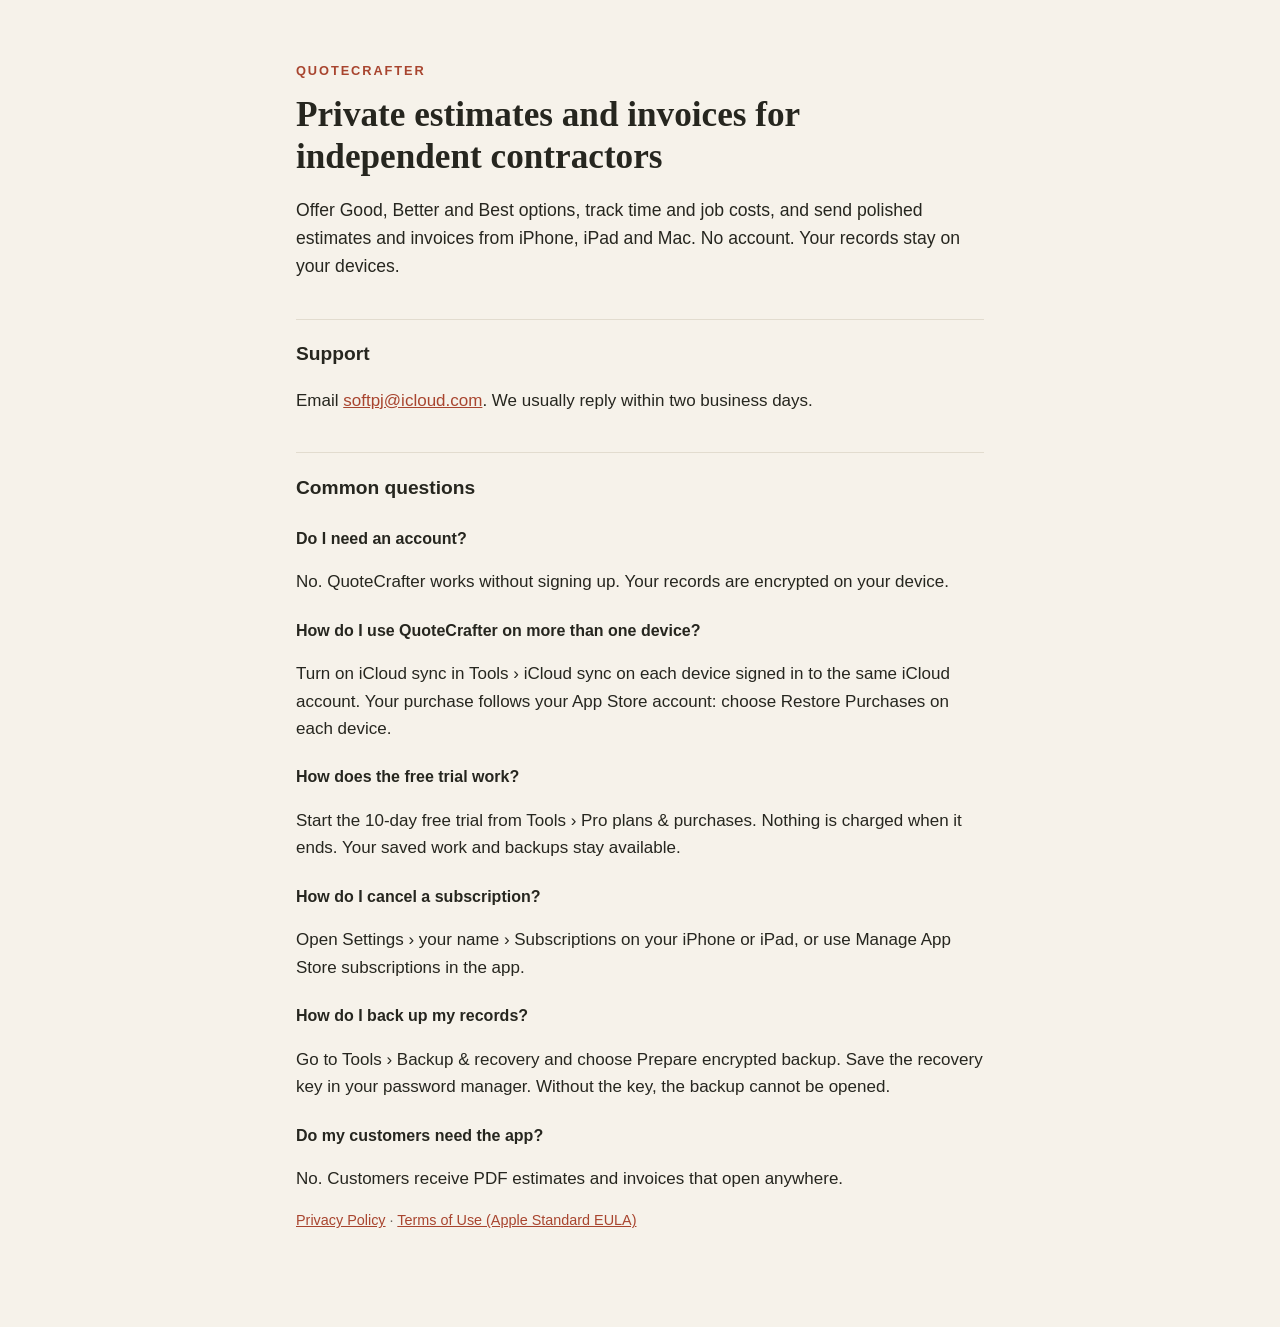
==== index.html @ 0a137b1d "Add support and privacy pages" ====
<!doctype html>
<html lang="en">
<head>
<meta charset="utf-8">
<meta name="viewport" content="width=device-width, initial-scale=1">
<title>QuoteCrafter Support</title>
<link rel="stylesheet" href="style.css">
</head>
<body>
<main>
<p class="kicker">QuoteCrafter</p>
<h1>Private estimates and invoices for independent contractors</h1>
<p class="lead">Offer Good, Better and Best options, track time and job costs, and send polished estimates and invoices from iPhone, iPad and Mac. No account. Your records stay on your devices.</p>

<h2>Support</h2>
<p>Email <a href="mailto:softpj@icloud.com">softpj@icloud.com</a>. We usually reply within two business days.</p>

<h2>Common questions</h2>
<h3>Do I need an account?</h3>
<p>No. QuoteCrafter works without signing up. Your records are encrypted on your device.</p>

<h3>How do I use QuoteCrafter on more than one device?</h3>
<p>Turn on iCloud sync in Tools &rsaquo; iCloud sync on each device signed in to the same iCloud account. Your purchase follows your App Store account: choose Restore Purchases on each device.</p>

<h3>How does the free trial work?</h3>
<p>Start the 10-day free trial from Tools &rsaquo; Pro plans &amp; purchases. Nothing is charged when it ends. Your saved work and backups stay available.</p>

<h3>How do I cancel a subscription?</h3>
<p>Open Settings &rsaquo; your name &rsaquo; Subscriptions on your iPhone or iPad, or use Manage App Store subscriptions in the app.</p>

<h3>How do I back up my records?</h3>
<p>Go to Tools &rsaquo; Backup &amp; recovery and choose Prepare encrypted backup. Save the recovery key in your password manager. Without the key, the backup cannot be opened.</p>

<h3>Do my customers need the app?</h3>
<p>No. Customers receive PDF estimates and invoices that open anywhere.</p>

<p class="muted"><a href="privacy.html">Privacy Policy</a> &middot; <a href="https://www.apple.com/legal/internet-services/itunes/dev/stdeula/">Terms of Use (Apple Standard EULA)</a></p>
</main>
</body>
</html>
---- style.css ----
:root{--ink:#26261f;--muted:#6b665c;--accent:#a8452f;--paper:#f6f2ea;--line:#e2dccf}
@media (prefers-color-scheme:dark){:root{--ink:#eeeae1;--muted:#aaa497;--accent:#e08a72;--paper:#1c1b18;--line:#3a3833}}
*{box-sizing:border-box}
body{margin:0;background:var(--paper);color:var(--ink);font:17px/1.6 -apple-system,BlinkMacSystemFont,"Segoe UI",sans-serif}
main{max-width:720px;margin:0 auto;padding:48px 16px 80px}
h1{font-family:Georgia,"Times New Roman",serif;font-size:2.2rem;line-height:1.2;margin:.2em 0 .4em}
h2{font-size:1.2rem;margin:2em 0 .4em;padding-top:1em;border-top:1px solid var(--line)}
h3{font-size:1rem;margin:1.4em 0 .2em}
a{color:var(--accent)}
.kicker{text-transform:uppercase;letter-spacing:.15em;font-size:.8rem;font-weight:700;color:var(--accent)}
.kicker a{text-decoration:none}
.lead{font-size:1.1rem}
.muted{color:var(--muted);font-size:.9rem}
ul{padding-left:1.2em}
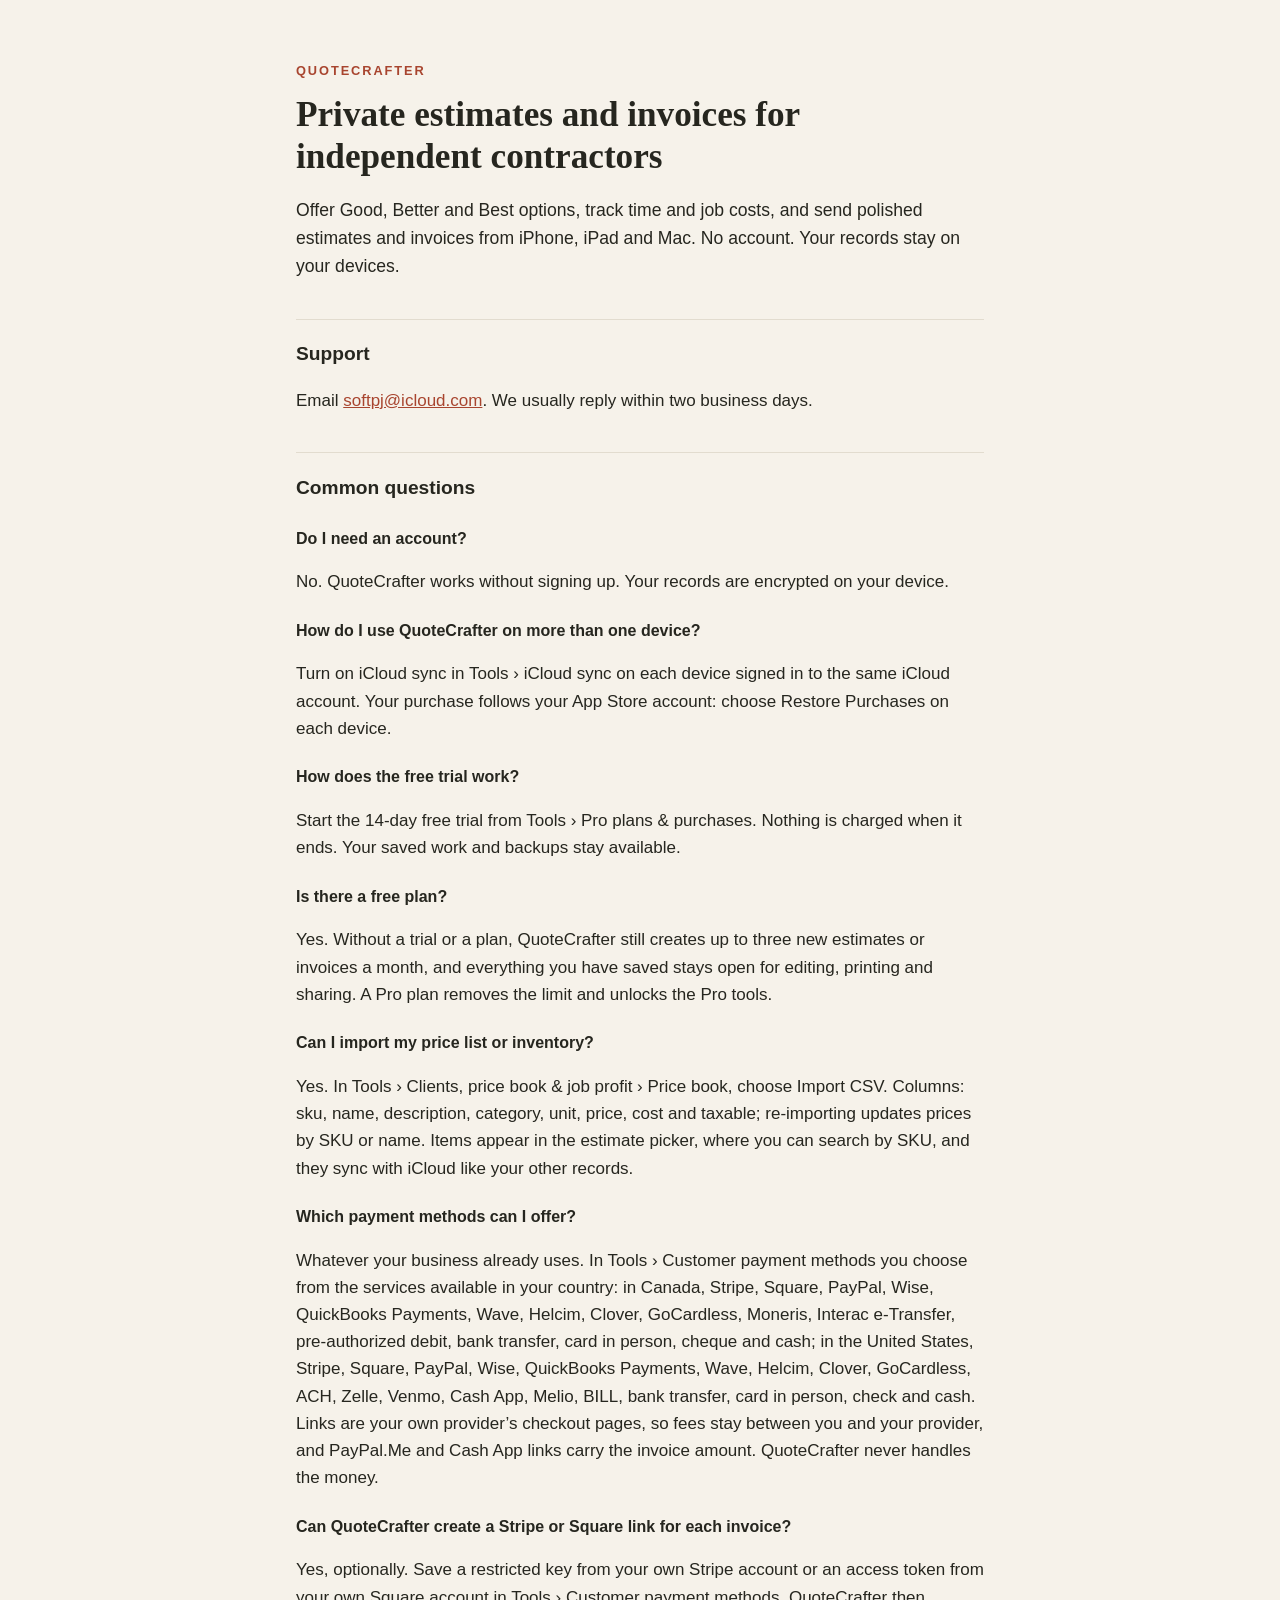
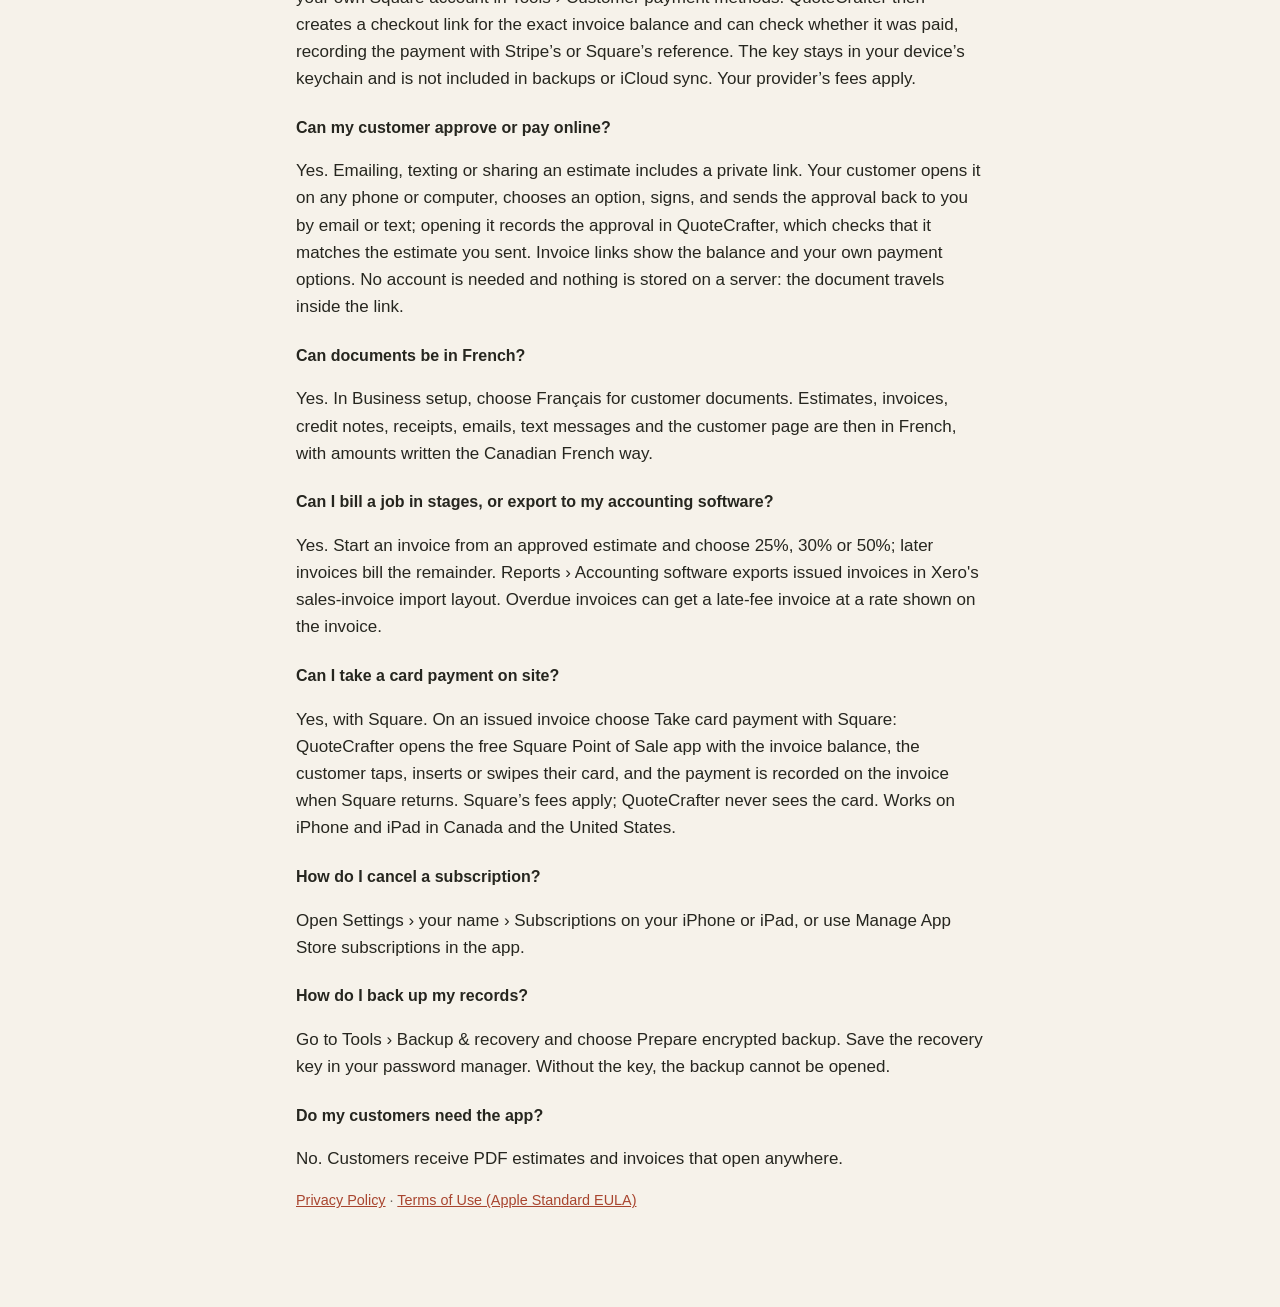
==== commit 53aa1d8e: "Customer page, updated privacy policy and FAQ" ====
--- a/index.html
+++ b/index.html
@@ -23,7 +23,31 @@
 <p>Turn on iCloud sync in Tools &rsaquo; iCloud sync on each device signed in to the same iCloud account. Your purchase follows your App Store account: choose Restore Purchases on each device.</p>
 
 <h3>How does the free trial work?</h3>
-<p>Start the 10-day free trial from Tools &rsaquo; Pro plans &amp; purchases. Nothing is charged when it ends. Your saved work and backups stay available.</p>
+<p>Start the 14-day free trial from Tools &rsaquo; Pro plans &amp; purchases. Nothing is charged when it ends. Your saved work and backups stay available.</p>
+
+<h3>Is there a free plan?</h3>
+<p>Yes. Without a trial or a plan, QuoteCrafter still creates up to three new estimates or invoices a month, and everything you have saved stays open for editing, printing and sharing. A Pro plan removes the limit and unlocks the Pro tools.</p>
+
+<h3>Can I import my price list or inventory?</h3>
+<p>Yes. In Tools &rsaquo; Clients, price book &amp; job profit &rsaquo; Price book, choose Import CSV. Columns: sku, name, description, category, unit, price, cost and taxable; re-importing updates prices by SKU or name. Items appear in the estimate picker, where you can search by SKU, and they sync with iCloud like your other records.</p>
+
+<h3>Which payment methods can I offer?</h3>
+<p>Whatever your business already uses. In Tools &rsaquo; Customer payment methods you choose from the services available in your country: in Canada, Stripe, Square, PayPal, Wise, QuickBooks Payments, Wave, Helcim, Clover, GoCardless, Moneris, Interac e-Transfer, pre-authorized debit, bank transfer, card in person, cheque and cash; in the United States, Stripe, Square, PayPal, Wise, QuickBooks Payments, Wave, Helcim, Clover, GoCardless, ACH, Zelle, Venmo, Cash App, Melio, BILL, bank transfer, card in person, check and cash. Links are your own provider&rsquo;s checkout pages, so fees stay between you and your provider, and PayPal.Me and Cash App links carry the invoice amount. QuoteCrafter never handles the money.</p>
+
+<h3>Can QuoteCrafter create a Stripe or Square link for each invoice?</h3>
+<p>Yes, optionally. Save a restricted key from your own Stripe account or an access token from your own Square account in Tools &rsaquo; Customer payment methods. QuoteCrafter then creates a checkout link for the exact invoice balance and can check whether it was paid, recording the payment with Stripe&rsquo;s or Square&rsquo;s reference. The key stays in your device&rsquo;s keychain and is not included in backups or iCloud sync. Your provider&rsquo;s fees apply.</p>
+
+<h3>Can my customer approve or pay online?</h3>
+<p>Yes. Emailing, texting or sharing an estimate includes a private link. Your customer opens it on any phone or computer, chooses an option, signs, and sends the approval back to you by email or text; opening it records the approval in QuoteCrafter, which checks that it matches the estimate you sent. Invoice links show the balance and your own payment options. No account is needed and nothing is stored on a server: the document travels inside the link.</p>
+
+<h3>Can documents be in French?</h3>
+<p>Yes. In Business setup, choose Français for customer documents. Estimates, invoices, credit notes, receipts, emails, text messages and the customer page are then in French, with amounts written the Canadian French way.</p>
+
+<h3>Can I bill a job in stages, or export to my accounting software?</h3>
+<p>Yes. Start an invoice from an approved estimate and choose 25%, 30% or 50%; later invoices bill the remainder. Reports &rsaquo; Accounting software exports issued invoices in Xero's sales-invoice import layout. Overdue invoices can get a late-fee invoice at a rate shown on the invoice.</p>
+
+<h3>Can I take a card payment on site?</h3>
+<p>Yes, with Square. On an issued invoice choose Take card payment with Square: QuoteCrafter opens the free Square Point of Sale app with the invoice balance, the customer taps, inserts or swipes their card, and the payment is recorded on the invoice when Square returns. Square&rsquo;s fees apply; QuoteCrafter never sees the card. Works on iPhone and iPad in Canada and the United States.</p>
 
 <h3>How do I cancel a subscription?</h3>
 <p>Open Settings &rsaquo; your name &rsaquo; Subscriptions on your iPhone or iPad, or use Manage App Store subscriptions in the app.</p>
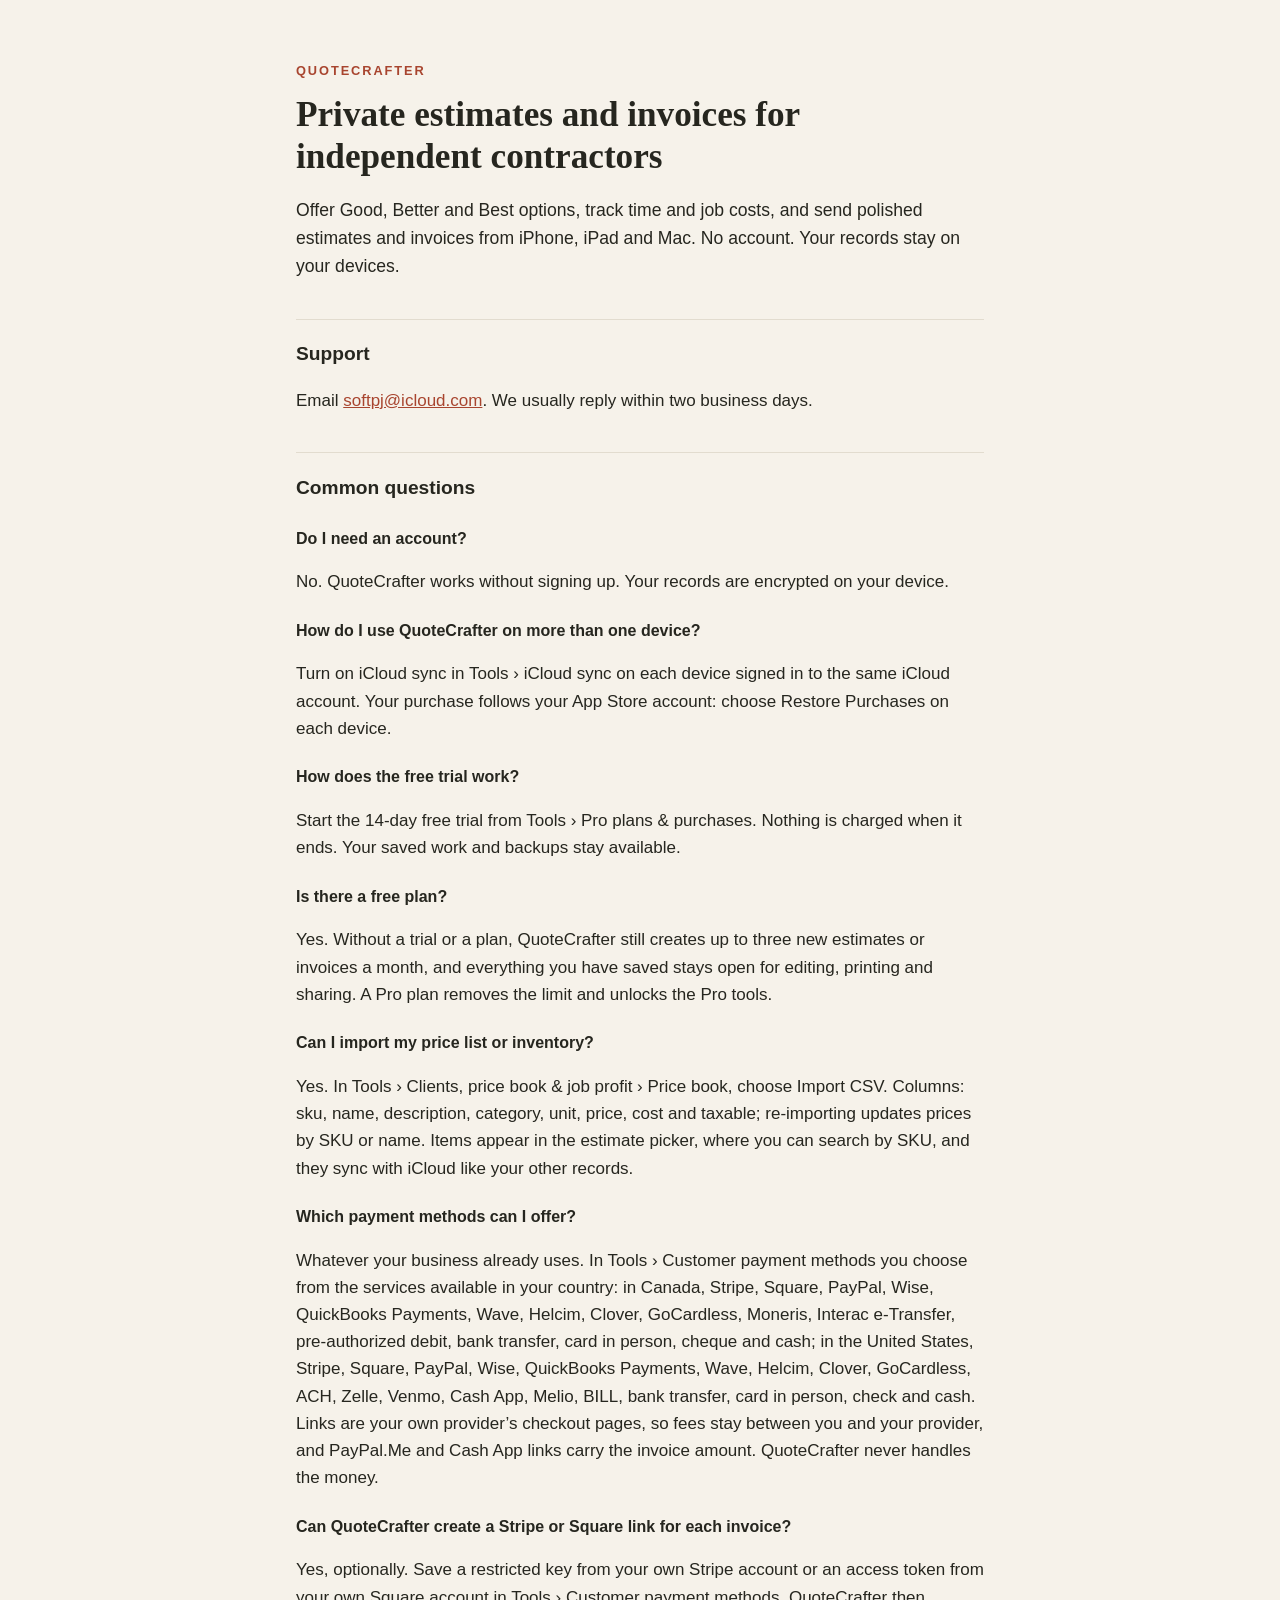
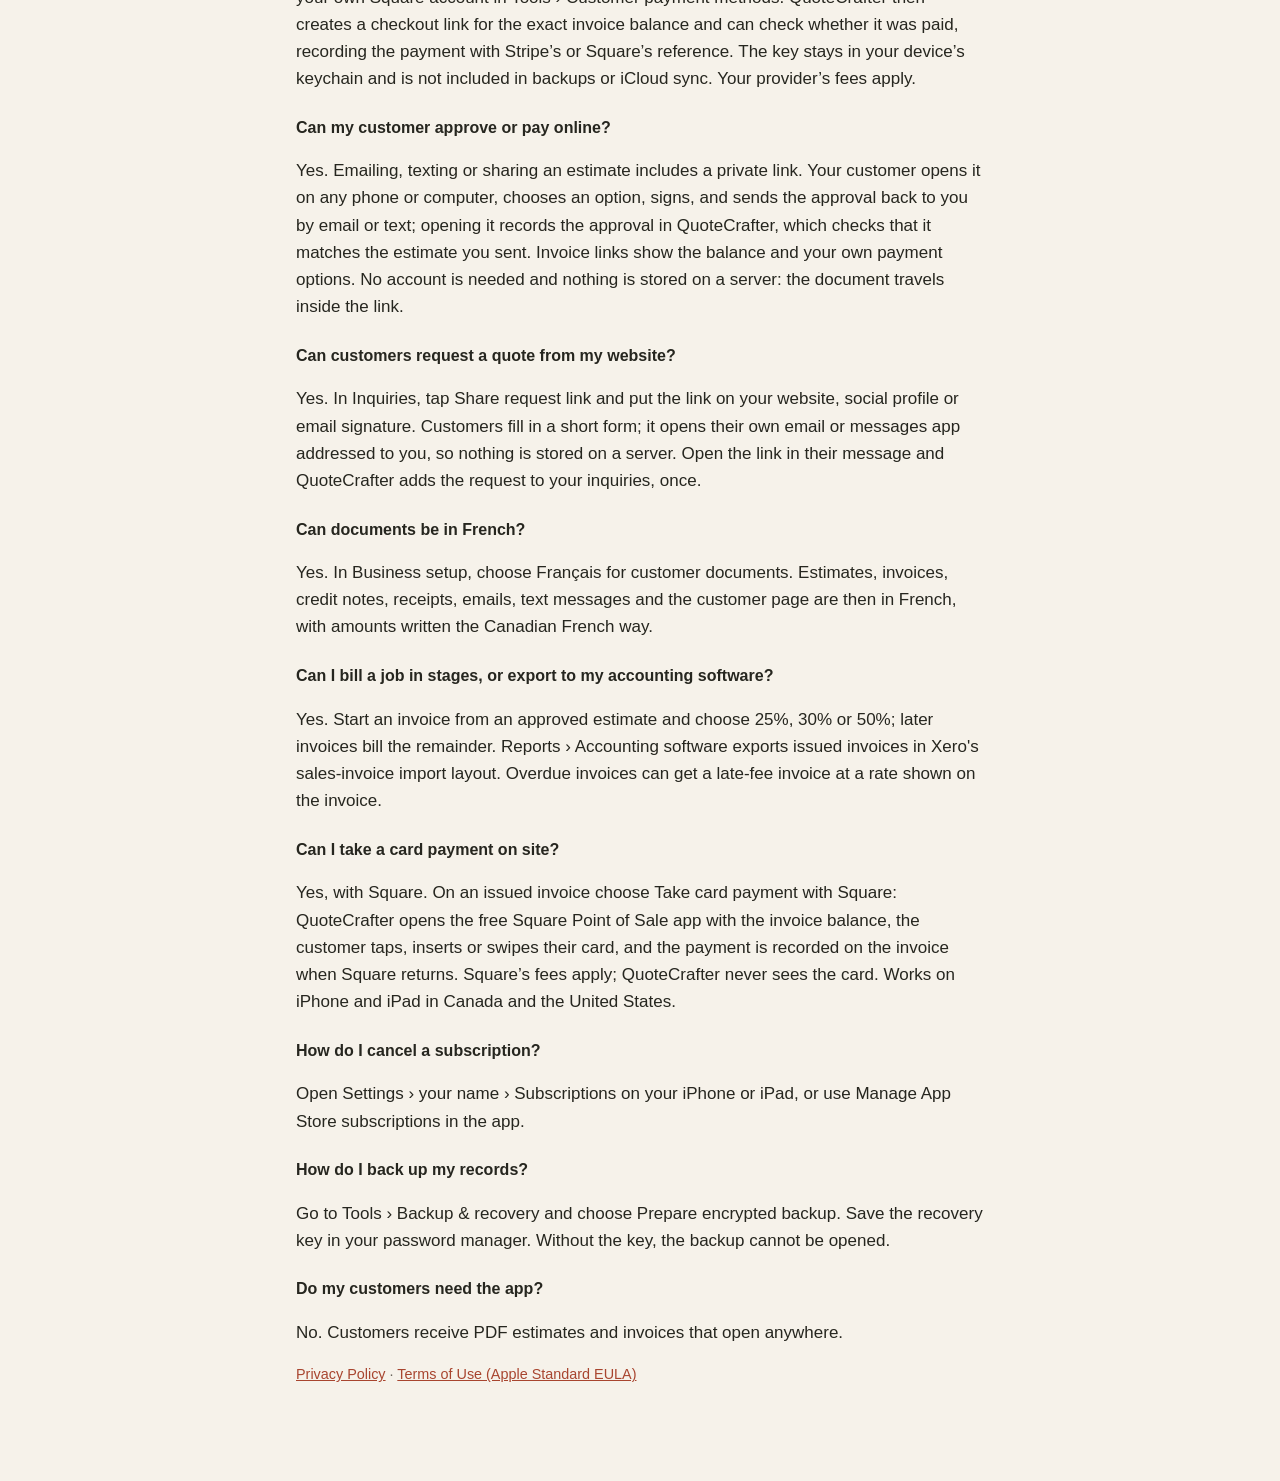
==== commit 5d568065: "Customer page: request-a-quote links; FAQ and privacy cover them" ====
--- a/index.html
+++ b/index.html
@@ -40,6 +40,9 @@
 <h3>Can my customer approve or pay online?</h3>
 <p>Yes. Emailing, texting or sharing an estimate includes a private link. Your customer opens it on any phone or computer, chooses an option, signs, and sends the approval back to you by email or text; opening it records the approval in QuoteCrafter, which checks that it matches the estimate you sent. Invoice links show the balance and your own payment options. No account is needed and nothing is stored on a server: the document travels inside the link.</p>
 
+<h3>Can customers request a quote from my website?</h3>
+<p>Yes. In Inquiries, tap Share request link and put the link on your website, social profile or email signature. Customers fill in a short form; it opens their own email or messages app addressed to you, so nothing is stored on a server. Open the link in their message and QuoteCrafter adds the request to your inquiries, once.</p>
+
 <h3>Can documents be in French?</h3>
 <p>Yes. In Business setup, choose Français for customer documents. Estimates, invoices, credit notes, receipts, emails, text messages and the customer page are then in French, with amounts written the Canadian French way.</p>
 
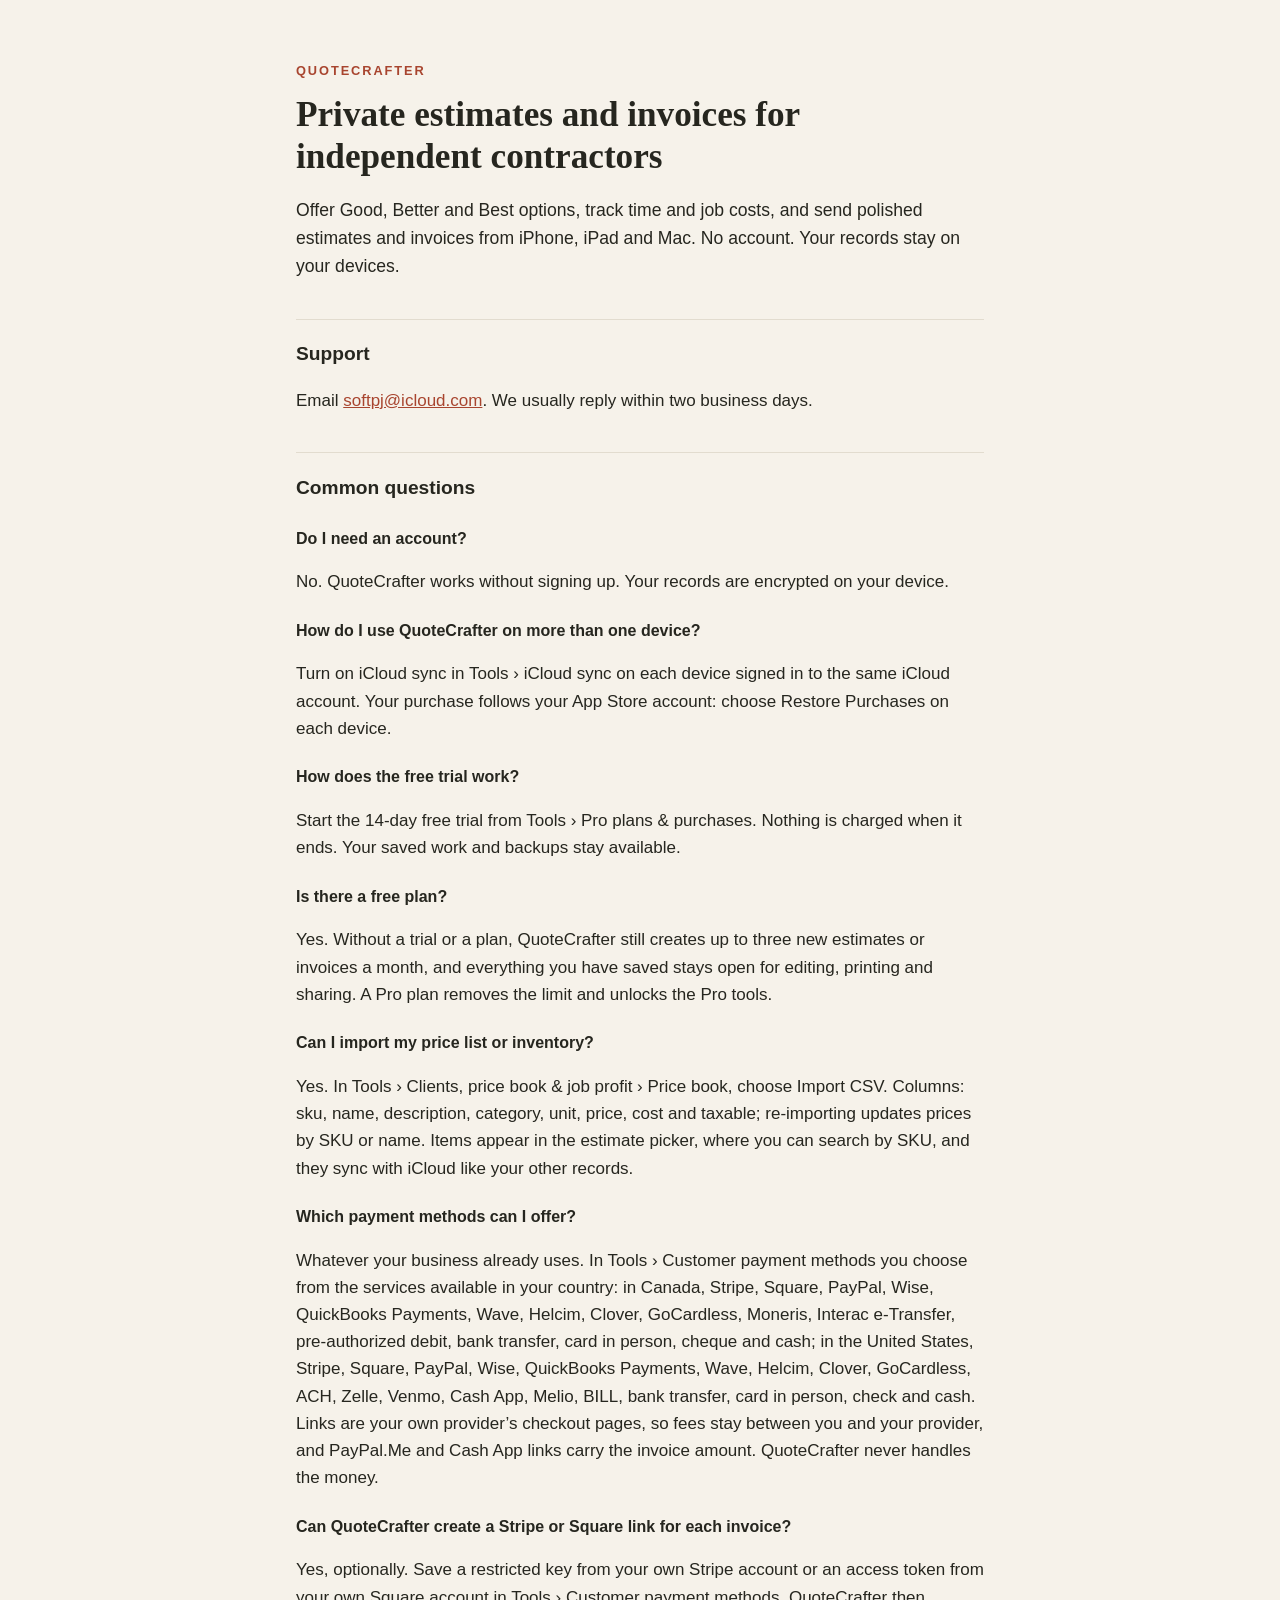
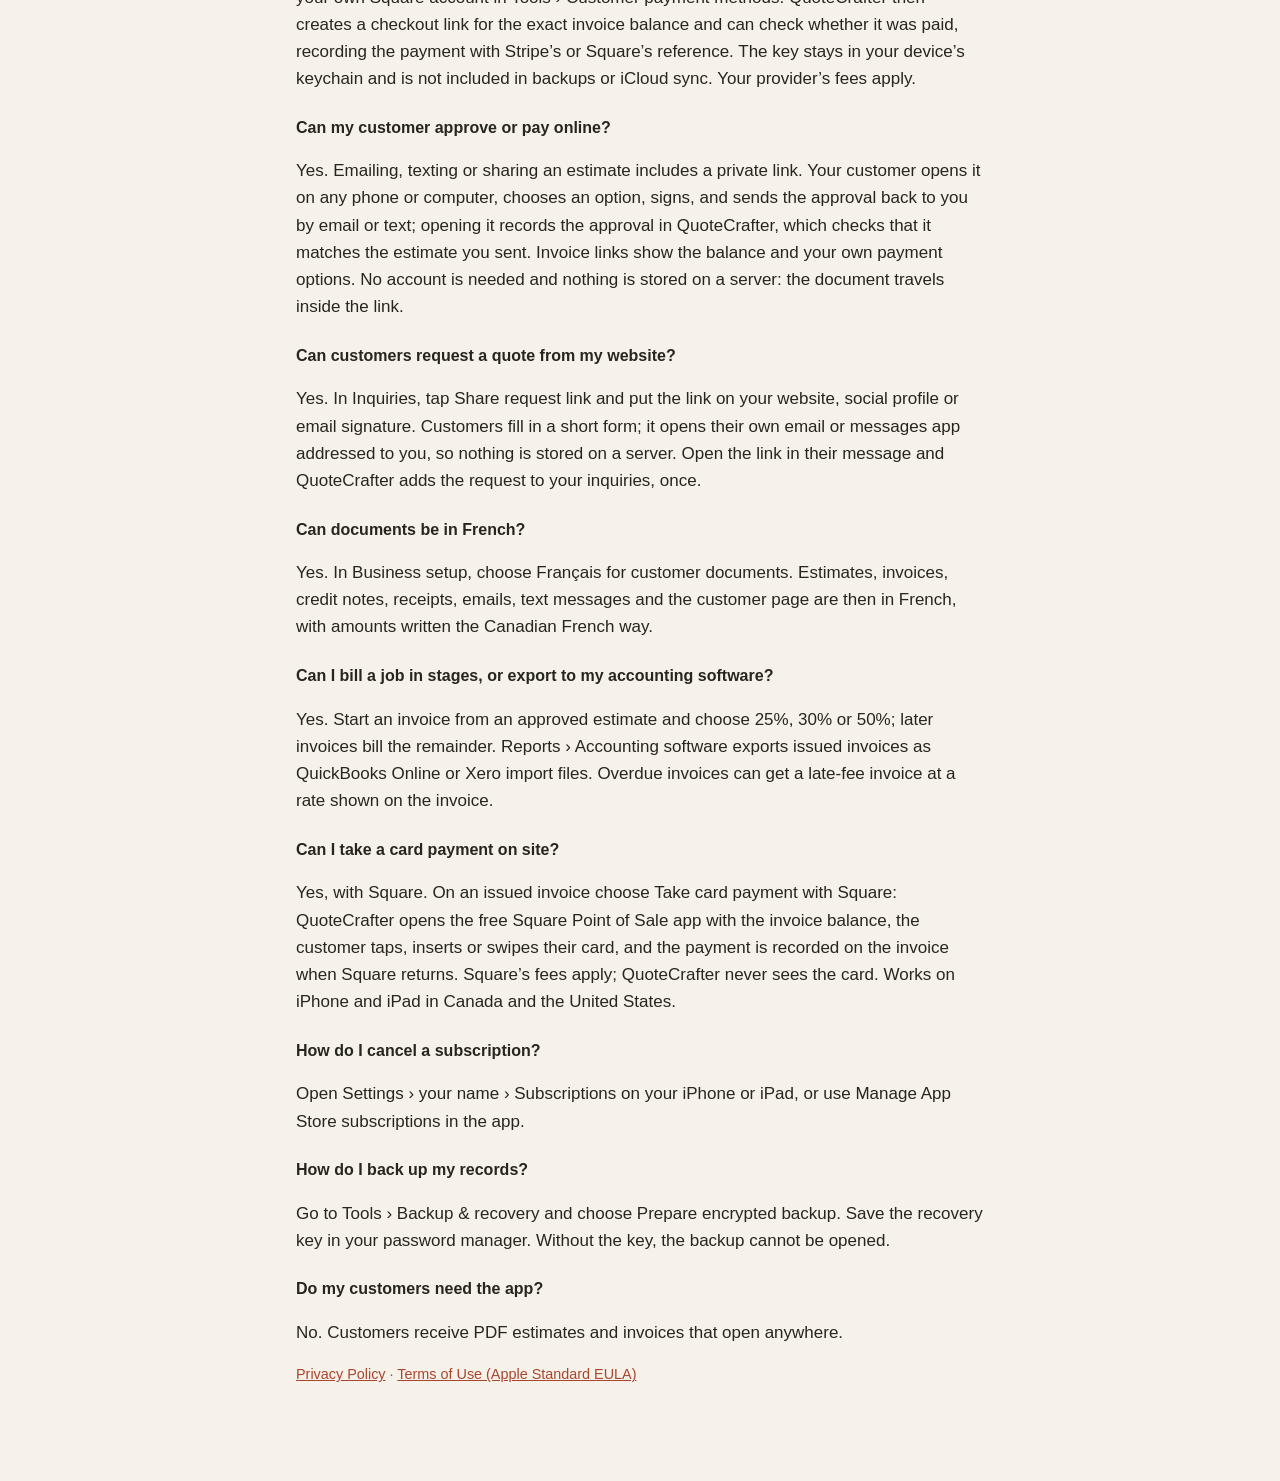
==== commit 0ac29550: "Customer page: GST and PST on BC, MB and SK invoices; QuickBooks export in features" ====
--- a/index.html
+++ b/index.html
@@ -47,7 +47,7 @@
 <p>Yes. In Business setup, choose Français for customer documents. Estimates, invoices, credit notes, receipts, emails, text messages and the customer page are then in French, with amounts written the Canadian French way.</p>
 
 <h3>Can I bill a job in stages, or export to my accounting software?</h3>
-<p>Yes. Start an invoice from an approved estimate and choose 25%, 30% or 50%; later invoices bill the remainder. Reports &rsaquo; Accounting software exports issued invoices in Xero's sales-invoice import layout. Overdue invoices can get a late-fee invoice at a rate shown on the invoice.</p>
+<p>Yes. Start an invoice from an approved estimate and choose 25%, 30% or 50%; later invoices bill the remainder. Reports &rsaquo; Accounting software exports issued invoices as QuickBooks Online or Xero import files. Overdue invoices can get a late-fee invoice at a rate shown on the invoice.</p>
 
 <h3>Can I take a card payment on site?</h3>
 <p>Yes, with Square. On an issued invoice choose Take card payment with Square: QuoteCrafter opens the free Square Point of Sale app with the invoice balance, the customer taps, inserts or swipes their card, and the payment is recorded on the invoice when Square returns. Square&rsquo;s fees apply; QuoteCrafter never sees the card. Works on iPhone and iPad in Canada and the United States.</p>
